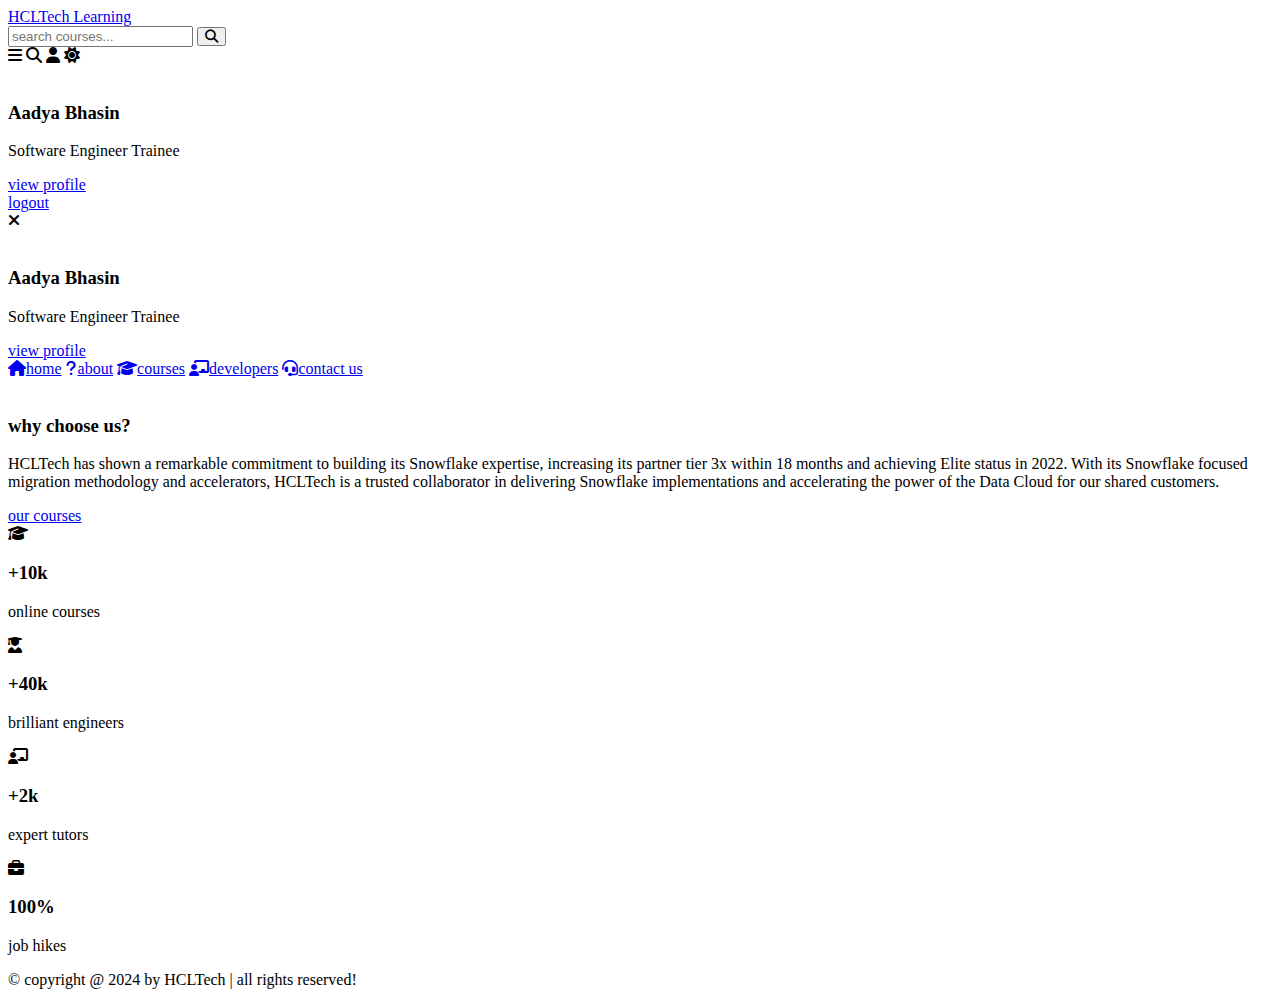
==== about.html @ 9a36163d "Add files via upload" ====
<!DOCTYPE html>
<html lang="en">
<head>
   <meta charset="UTF-8">
   <meta http-equiv="X-UA-Compatible" content="IE=edge">
   <meta name="viewport" content="width=device-width, initial-scale=1.0">
   <title>About Us | HCLTech Learning</title>
   <link rel="icon" type="image/x-icon" href="/images/fevicon.png">

   <!-- font awesome cdn link  -->
   <link rel="stylesheet" href="https://cdnjs.cloudflare.com/ajax/libs/font-awesome/6.1.2/css/all.min.css">

   <!-- custom css file link  -->
   <link rel="stylesheet" href="css/style.css">

</head>
<body class="body-padding">

<header class="header">
   
   <section class="flex">

      <a href="home.html" class="logo">HCLTech Learning</a>

      <form action="search.html" method="post" class="search-form">
         <input type="text" name="search_box" required placeholder="search courses..." maxlength="100">
         <button type="submit" class="fas fa-search"></button>
      </form>

      <div class="icons">
         <div id="menu-btn" class="fas fa-bars"></div>
         <div id="search-btn" class="fas fa-search"></div>
         <div id="user-btn" class="fas fa-user"></div>
         <div id="toggle-btn" class="fas fa-sun"></div>
      </div>

      <div class="profile">
         <img src="images/aadya.jpg" class="image" alt="">
         <h3 class="name">Aadya Bhasin</h3>
         <p class="role">Software Engineer Trainee</p>
         <a href="profile.html" class="btn">view profile</a>
         <div class="flex-btn">
            <a href="login.html" class="option-btn">logout</a>
         </div>
      </div>

   </section>

</header>   

<div class="side-bar">

   <div id="close-btn">
      <i class="fas fa-times"></i>
   </div>

   <div class="profile">
      <img src="images/aadya.jpg" class="image" alt="">
         <h3 class="name">Aadya Bhasin</h3>
         <p class="role">Software Engineer Trainee</p>
      <a href="profile.html" class="btn">view profile</a>
   </div>

   <nav class="navbar">
      <a href="home.html"><i class="fas fa-home"></i><span>home</span></a>
      <a href="about.html"><i class="fas fa-question"></i><span>about</span></a>
      <a href="courses.html"><i class="fas fa-graduation-cap"></i><span>courses</span></a>
      <a href="developers.html"><i class="fas fa-chalkboard-user"></i><span>developers</span></a>
      <a href="contact.html"><i class="fas fa-headset"></i><span>contact us</span></a>
   </nav>

</div>

<section class="about">

   <div class="row">

      <div class="image">
         <img src="images/about-img.svg" alt="">
      </div>

      <div class="content">
         <h3>why choose us?</h3>
         <p>HCLTech has shown a remarkable commitment to building its Snowflake expertise, increasing its partner tier 3x within 18 months and achieving Elite status in 2022. With its Snowflake focused migration methodology and accelerators, HCLTech is a trusted collaborator in delivering Snowflake implementations and accelerating the power of the Data Cloud for our shared customers.</p>
         <a href="courses.html" class="inline-btn">our courses</a>
      </div>

   </div>

   <div class="box-container">

      <div class="box">
         <i class="fas fa-graduation-cap"></i>
         <div>
            <h3>+10k</h3>
            <p>online courses</p>
         </div>
      </div>

      <div class="box">
         <i class="fas fa-user-graduate"></i>
         <div>
            <h3>+40k</h3>
            <p>brilliant engineers</p>
         </div>
      </div>

      <div class="box">
         <i class="fas fa-chalkboard-user"></i>
         <div>
            <h3>+2k</h3>
            <p>expert tutors</p>
         </div>
      </div>

      <div class="box">
         <i class="fas fa-briefcase"></i>
         <div>
            <h3>100%</h3>
            <p>job hikes</p>
         </div>
      </div>

   </div>

</section> 

<!-- <section class="reviews">

   <h1 class="heading">student's reviews</h1>

   <div class="box-container">

      <div class="box">
         <p>Lorem ipsum dolor sit amet consectetur, adipisicing elit. Necessitatibus, suscipit a. Quibusdam, dignissimos consectetur. Sed ullam iusto eveniet qui aut quibusdam vero voluptate libero facilis fuga. Eligendi eaque molestiae modi?</p>
         <div class="student">
            <img src="images/pic-2.jpg" alt="">
            <div>
               <h3>john deo</h3>
               <div class="stars">
                  <i class="fas fa-star"></i>
                  <i class="fas fa-star"></i>
                  <i class="fas fa-star"></i>
                  <i class="fas fa-star"></i>
                  <i class="fas fa-star-half-alt"></i>
               </div>
            </div>
         </div>
      </div>

      <div class="box">
         <p>Lorem ipsum dolor sit amet consectetur, adipisicing elit. Necessitatibus, suscipit a. Quibusdam, dignissimos consectetur. Sed ullam iusto eveniet qui aut quibusdam vero voluptate libero facilis fuga. Eligendi eaque molestiae modi?</p>
         <div class="student">
            <img src="images/pic-3.jpg" alt="">
            <div>
               <h3>john deo</h3>
               <div class="stars">
                  <i class="fas fa-star"></i>
                  <i class="fas fa-star"></i>
                  <i class="fas fa-star"></i>
                  <i class="fas fa-star"></i>
                  <i class="fas fa-star-half-alt"></i>
               </div>
            </div>
         </div>
      </div>

      <div class="box">
         <p>Lorem ipsum dolor sit amet consectetur, adipisicing elit. Necessitatibus, suscipit a. Quibusdam, dignissimos consectetur. Sed ullam iusto eveniet qui aut quibusdam vero voluptate libero facilis fuga. Eligendi eaque molestiae modi?</p>
         <div class="student">
            <img src="images/pic-4.jpg" alt="">
            <div>
               <h3>john deo</h3>
               <div class="stars">
                  <i class="fas fa-star"></i>
                  <i class="fas fa-star"></i>
                  <i class="fas fa-star"></i>
                  <i class="fas fa-star"></i>
                  <i class="fas fa-star-half-alt"></i>
               </div>
            </div>
         </div>
      </div>

      <div class="box">
         <p>Lorem ipsum dolor sit amet consectetur, adipisicing elit. Necessitatibus, suscipit a. Quibusdam, dignissimos consectetur. Sed ullam iusto eveniet qui aut quibusdam vero voluptate libero facilis fuga. Eligendi eaque molestiae modi?</p>
         <div class="student">
            <img src="images/pic-5.jpg" alt="">
            <div>
               <h3>john deo</h3>
               <div class="stars">
                  <i class="fas fa-star"></i>
                  <i class="fas fa-star"></i>
                  <i class="fas fa-star"></i>
                  <i class="fas fa-star"></i>
                  <i class="fas fa-star-half-alt"></i>
               </div>
            </div>
         </div>
      </div>

      <div class="box">
         <p>Lorem ipsum dolor sit amet consectetur, adipisicing elit. Necessitatibus, suscipit a. Quibusdam, dignissimos consectetur. Sed ullam iusto eveniet qui aut quibusdam vero voluptate libero facilis fuga. Eligendi eaque molestiae modi?</p>
         <div class="student">
            <img src="images/pic-6.jpg" alt="">
            <div>
               <h3>john deo</h3>
               <div class="stars">
                  <i class="fas fa-star"></i>
                  <i class="fas fa-star"></i>
                  <i class="fas fa-star"></i>
                  <i class="fas fa-star"></i>
                  <i class="fas fa-star-half-alt"></i>
               </div>
            </div>
         </div>
      </div>

      <div class="box">
         <p>Lorem ipsum dolor sit amet consectetur, adipisicing elit. Necessitatibus, suscipit a. Quibusdam, dignissimos consectetur. Sed ullam iusto eveniet qui aut quibusdam vero voluptate libero facilis fuga. Eligendi eaque molestiae modi?</p>
         <div class="student">
            <img src="images/pic-7.jpg" alt="">
            <div>
               <h3>john deo</h3>
               <div class="stars">
                  <i class="fas fa-star"></i>
                  <i class="fas fa-star"></i>
                  <i class="fas fa-star"></i>
                  <i class="fas fa-star"></i>
                  <i class="fas fa-star-half-alt"></i>
               </div>
            </div>
         </div>
      </div>

   </div>

</section> -->













<footer class="footer">

   &copy; copyright @ 2024 by <span>HCLTech</span> | all rights reserved!

</footer>

<!-- custom js file link  -->
<script src="js/script.js"></script>

   
</body>
</html>
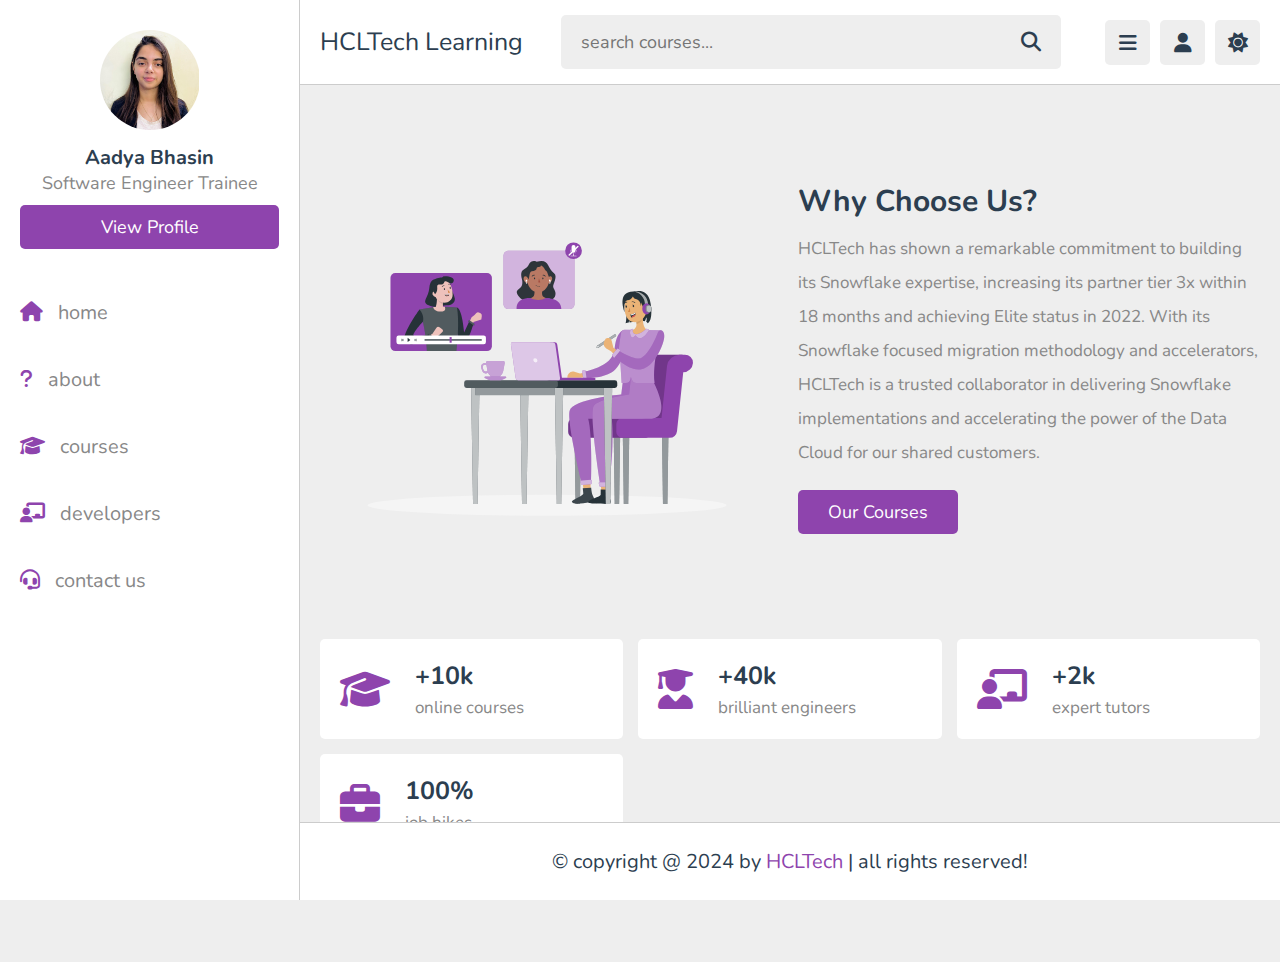
==== commit 76b4a6d4: "Update about.html" ====
--- a/about.html
+++ b/about.html
@@ -40,7 +40,7 @@
          <p class="role">Software Engineer Trainee</p>
          <a href="profile.html" class="btn">view profile</a>
          <div class="flex-btn">
-            <a href="login.html" class="option-btn">logout</a>
+            <a href="index.html" class="option-btn">logout</a>
          </div>
       </div>
 
@@ -260,4 +260,4 @@
 
    
 </body>
-</html>+</html>
--- a/css/style.css
+++ b/css/style.css
@@ -0,0 +1,1378 @@
+@import url('https://fonts.googleapis.com/css2?family=Nunito:wght@200;300;400;500;600;700&display=swap');
+
+:root{
+   --main-color:#8e44ad;
+   --red:#e74c3c;
+   --orange:#f39c12;
+   --light-color:#888;
+   --light-bg:#eee;
+   --black:#2c3e50;
+   --white:#fff;
+   --border:.1rem solid rgba(0,0,0,.2);
+}
+
+*{
+   font-family: 'Nunito', sans-serif;
+   margin:0; padding:0;
+   box-sizing: border-box;
+   outline: none; border:none;
+   text-decoration: none;
+}
+
+*::selection{
+   background-color: var(--main-color);
+   color:#fff;
+}
+
+html{
+   font-size: 62.5%;
+   overflow-x: hidden;
+}
+
+html::-webkit-scrollbar{
+   width: 1rem;
+   height: .5rem;
+}
+
+html::-webkit-scrollbar-track{
+   background-color: transparent;
+}
+
+html::-webkit-scrollbar-thumb{
+   background-color: var(--main-color);
+}
+
+body{
+   background-color: var(--light-bg);
+
+}
+.body-padding{
+   padding-left: 30rem;
+}
+body.dark{
+   --light-color:#aaa;
+   --light-bg:#333;
+   --black:#fff;
+   --white:#222;
+   --border:.1rem solid rgba(255,255,255,.2);
+}
+
+body.active{
+   padding-left: 0;
+}
+
+section{
+   padding:2rem;
+   margin: 0 auto;
+   max-width: 1200px;
+}
+
+.heading{
+   font-size: 2.5rem;
+   color:var(--black);
+   margin-bottom: 2.5rem;
+   border-bottom: var(--border);
+   padding-bottom: 1.5rem;
+   text-transform: capitalize;
+}
+
+.inline-btn,
+.inline-option-btn,
+.inline-delete-btn,
+.btn,
+.delete-btn,
+.option-btn{
+   border-radius: .5rem;
+   color:#fff;
+   font-size: 1.8rem;
+   cursor: pointer;
+   text-transform: capitalize;
+   padding:1rem 3rem;
+   text-align: center;
+   margin-top: 1rem;
+}
+
+.btn,
+.delete-btn,
+.option-btn{
+   display: block;
+   width: 100%;
+}
+
+.inline-btn,
+.inline-option-btn,
+.inline-delete-btn{
+   display: inline-block;
+}
+
+.btn,
+.inline-btn{
+   background-color: var(--main-color);
+}
+
+.option-btn,
+.inline-option-btn{
+   background-color:var(--orange);
+}
+
+.delete-btn,
+.inline-delete-btn{
+   background-color: var(--red);
+}
+
+.inline-btn:hover,
+.inline-option-btn:hover,
+.inline-delete-btn:hover,
+.btn:hover,
+.delete-btn:hover,
+.option-btn:hover{
+   background-color: var(--black);
+   color: var(--white);
+}
+
+.flex-btn{
+   display: flex;
+   gap: 1rem;
+}
+
+.header{
+   position: sticky;
+   top:0; left:0; right: 0;
+   background-color: var(--white);
+   z-index: 1000;
+   border-bottom: var(--border);
+}
+
+.header .flex{
+   display: flex;
+   align-items: center;
+   justify-content: space-between;
+   position: relative;
+   padding: 1.5rem 2rem;
+}
+
+.header .flex .logo{
+   font-size: 2.5rem;
+   color: var(--black);
+}
+
+.header .flex .search-form{
+   width: 50rem;
+   border-radius: .5rem;
+   background-color: var(--light-bg);
+   padding:1.5rem 2rem;
+   display: flex;
+   gap:2rem;
+
+}
+
+.header .flex .search-form input{
+   width: 100%;
+   font-size: 1.8rem;
+   color:var(--black);
+   background:none;
+}
+
+.header .flex .search-form button{
+   background:none;
+   font-size: 2rem;
+   cursor: pointer;
+   color:var(--black);
+}
+
+.header .flex .search-form button:hover{
+   color: var(--main-color);
+}
+
+.header .flex .icons div{
+   font-size: 2rem;
+   color:var(--black);
+   background-color: var(--light-bg);
+   border-radius: .5rem;
+   height: 4.5rem;
+   width: 4.5rem;
+   line-height: 4.5rem;
+   cursor: pointer;
+   text-align: center;
+   margin-left: .7rem;
+}
+
+.header .flex .icons div:hover{
+   background-color: var(--black);
+   color:var(--white);
+}
+
+.header .flex .profile{
+   position: absolute;
+   top:120%; right: 2rem;
+   background-color: var(--white);
+   border-radius: .5rem;
+   padding: 1.5rem;
+   text-align: center;
+   overflow: hidden;
+   transform-origin: top right;
+   transform: scale(0);
+   transition: .2s linear;
+   width: 30rem;
+}
+
+.header .flex .profile.active{
+   transform: scale(1);
+}
+
+.header .flex .profile .image{
+   height: 10rem;
+   width: 10rem;
+   border-radius: 50%;
+   object-fit: contain;
+   margin-bottom: 1rem;
+}
+
+.header .flex .profile .name{
+   font-size: 2rem;
+   color:var(--black);
+   overflow: hidden;
+   text-overflow: ellipsis;
+   white-space: nowrap;
+}
+
+.header .flex .profile .role{
+   font-size: 1.8rem;
+   color: var(--light-color);
+}
+
+#search-btn{
+   display: none;
+}
+
+.side-bar{
+   position: fixed;
+   top: 0; left: 0;
+   width: 30rem;
+   background-color: var(--white);
+   height: 100vh;
+   border-right: var(--border);
+   z-index: 1200;
+}
+
+.side-bar #close-btn{
+   text-align: right;
+   padding: 2rem;
+   display: none;
+}
+
+.side-bar #close-btn i{
+   text-align: right;
+   font-size: 2.5rem;
+   background:var(--red);
+   border-radius: .5rem;
+   color:var(--white);
+   cursor: pointer;
+   height: 4.5rem;
+   width: 4.5rem;
+   line-height: 4.5rem;
+   text-align: center;
+}
+
+.side-bar #close-btn i:hover{
+   background-color: var(--black);
+}
+
+.side-bar .profile{
+   padding:3rem 2rem;
+   text-align: center;
+}
+
+.side-bar .profile .image{
+   height: 10rem;
+   width: 10rem;
+   border-radius: 50%;
+   object-fit: contain;
+   margin-bottom: 1rem;
+}
+
+.side-bar .profile .name{
+   font-size: 2rem;
+   color:var(--black);
+   overflow: hidden;
+   text-overflow: ellipsis;
+   white-space: nowrap;
+}
+
+.side-bar .profile .role{
+   font-size: 1.8rem;
+   color: var(--light-color);
+}
+
+.side-bar .navbar a{
+   display: block;
+   padding: 2rem;
+   font-size: 2rem;
+}
+
+.side-bar .navbar a i{
+   margin-right: 1.5rem;
+   color:var(--main-color);
+   transition: .2s linear;
+}
+
+.side-bar .navbar a span{
+   color:var(--light-color);
+}
+
+.side-bar .navbar a:hover{
+   background-color: var(--light-bg);
+}
+
+.side-bar .navbar a:hover i{
+   margin-right: 2.5rem;
+}
+
+.side-bar.active{
+   left: -30rem;
+}
+
+.home-grid .box-container{
+   display: grid;
+   grid-template-columns: repeat(auto-fit, 27.5rem);
+   gap:1.5rem;
+   justify-content: center;
+   align-items: flex-start;
+}
+
+.home-grid .box-container .box{
+   background-color: var(--white);
+   border-radius: .5rem;
+   padding:2rem;
+}
+
+.home-grid .box-container .box .title{
+   font-size: 2rem;
+   color: var(--black);
+   text-transform: capitalize;
+}
+
+.home-grid .box-container .box .flex{
+   display: flex;
+   flex-wrap: wrap;
+   gap: 1.5rem;
+   margin-top: 2rem;
+}
+
+.home-grid .box-container .flex a{
+   background-color: var(--light-bg);
+   border-radius: .5rem;
+   padding: 1rem 1.5rem;
+   font-size: 1.5rem;
+}
+
+.home-grid .box-container .flex a i{
+   margin-right: 1rem;
+   color:var(--black);
+}
+
+.home-grid .box-container .flex a span{
+   color:var(--light-color);
+}
+
+.home-grid .box-container .flex a:hover{
+   background-color: var(--black);
+}
+
+.home-grid .box-container .flex a:hover span{
+   color:var(--white);
+}
+
+.home-grid .box-container .flex a:hover i{
+   color:var(--white);
+}
+
+.home-grid .box-container .tutor{
+   padding: 1rem 0;
+   font-size: 1.8rem;
+   color:var(--light-color);
+   line-height: 2;
+}
+
+.home-grid .box-container .likes{
+   color:var(--light-color);
+   font-size: 1.7rem;
+   margin-top: 1.5rem;
+}
+
+.home-grid .box-container .likes span{
+   color:var(--main-color);
+}
+
+.about .row{
+   display: flex;
+   align-items: center;
+   flex-wrap: wrap;
+   gap:1.5rem;
+}
+
+.about .row .image{
+   flex: 1 1 40rem;
+}
+
+.about .row .image img{
+   width: 100%;
+   height: 50rem;
+}
+
+.about .row .content{
+   flex: 1 1 40rem;
+}
+
+.about .row .content p{
+   font-size: 1.7rem;
+   line-height: 2;
+   color: var(--light-color);
+   padding: 1rem 0;
+}
+
+.about .row .content h3{
+   font-size: 3rem;
+   color:var(--black);
+   text-transform: capitalize;
+}
+
+.about .box-container{
+   display: grid;
+   grid-template-columns: repeat(auto-fit, minmax(27rem, 1fr));
+   gap:1.5rem;
+   justify-content: center;
+   align-items: flex-start;
+   margin-top: 3rem;
+}
+
+.about .box-container .box{
+   border-radius: .5rem;
+   background-color: var(--white);
+   padding: 2rem;
+   display: flex;
+   align-items: center;
+   gap: 2.5rem;
+}
+
+.about .box-container .box i{
+   font-size: 4rem;
+   color: var(--main-color);
+}
+
+.about .box-container .box h3{
+   font-size: 2.5rem;
+   color: var(--black);
+   margin-bottom: .3rem;
+}
+
+.about .box-container .box p{
+   font-size: 1.7rem;
+   color:var(--light-color);
+}
+
+.reviews .box-container{
+   display: grid;
+   grid-template-columns: repeat(auto-fit, minmax(30rem, 1fr));
+   gap:1.5rem;
+   justify-content: center;
+   align-items: flex-start;
+}
+
+.reviews .box-container .box{
+   border-radius: .5rem;
+   background-color: var(--white);
+   padding: 2rem;
+}
+
+.reviews .box-container .box p{
+   line-height: 1.7;
+   font-size: 1.7rem;
+   color: var(--light-color);
+}
+
+.reviews .box-container .box .student{
+   margin-top: 2rem;
+   display: flex;
+   align-items: center;
+   gap: 1.5rem;
+}
+
+.reviews .box-container .box .student img{
+   height: 5rem;
+   width: 5rem;
+   object-fit: cover;
+   border-radius: 50%;
+}
+
+.reviews .box-container .box .student h3{
+   font-size: 2rem;
+   color: var(--black);
+   margin-bottom: .3rem;
+}
+
+.reviews .box-container .box .student .stars{
+   font-size: 1.5rem;
+   color:var(--orange);
+}
+
+.courses .box-container{
+   display: grid;
+   grid-template-columns: repeat(auto-fit, minmax(30rem, 1fr));
+   gap:1.5rem;
+   justify-content: center;
+   align-items: flex-start;
+}
+
+.courses .box-container .box{
+   border-radius: .5rem;
+   background-color: var(--white);
+   padding: 2rem;
+}
+
+.courses .box-container .box .tutor{
+   display: flex;
+   align-items: center;
+   gap: 1.5rem;
+   margin-bottom: 2.5rem;
+}
+
+.courses .box-container .box .tutor img{
+   height: 5rem;
+   width: 5rem;
+   border-radius: 50%;
+   object-fit: cover;
+}
+
+.courses .box-container .box .tutor h3{
+   font-size: 1.8rem;
+   color: var(--black);
+   margin-bottom: .2rem;
+}
+
+.courses .box-container .box .tutor span{
+   font-size: 1.3rem;
+   color:var(--light-color);
+}
+
+.courses .box-container .box .thumb{
+   position: relative;
+}
+
+.courses .box-container .box .thumb span{
+   position: absolute;
+   top:1rem; left: 1rem;
+   border-radius: .5rem;
+   padding: .5rem 1.5rem;
+   background-color: rgba(0,0,0,.3);
+   color: #fff;
+   font-size: 1.5rem;
+}
+
+.courses .box-container .box .thumb img{
+   width: 100%;
+   height: 20rem;
+   object-fit: cover;
+   border-radius: .5rem;
+}
+
+.courses .box-container .box .title{
+   font-size: 2rem;
+   color: var(--black);
+   padding-bottom: .5rem;
+   padding-top: 1rem;
+}
+
+.courses .more-btn{
+   text-align: center;
+   margin-top: 2rem;
+}
+
+.playlist-details .row{
+   display: flex;
+   align-items: flex-end;
+   gap:3rem;
+   flex-wrap: wrap;
+   background-color: var(--white);
+   padding: 2rem;
+}
+
+.playlist-details .row .column{
+   flex: 1 1 40rem;
+}
+
+.playlist-details .row .column .save-playlist{
+   margin-bottom: 1.5rem;
+}
+
+.playlist-details .row .column .save-playlist button{
+   border-radius: .5rem;
+   background-color: var(--light-bg);
+   padding:1rem 1.5rem;
+   cursor: pointer;
+}
+
+.playlist-details .row .column .save-playlist button i{
+   font-size: 2rem;
+   color:var(--black);
+   margin-right: .8rem;
+}
+
+.playlist-details .row .column .save-playlist button span{
+   font-size: 1.8rem;
+   color:var(--light-color);
+}
+
+.playlist-details .row .column .save-playlist button:hover{
+   background-color: var(--black);
+}
+
+.playlist-details .row .column .save-playlist button:hover i{
+   color:var(--white);
+}
+
+.playlist-details .row .column .save-playlist button:hover span{
+   color:var(--white);
+}
+
+.playlist-details .row .column .thumb{
+   position: relative;
+}
+
+.playlist-details .row .column .thumb span{
+   font-size: 1.8rem;
+   color: #fff;
+   background-color: rgba(0,0,0,.3);
+   border-radius: .5rem;
+   position: absolute;
+   top: 1rem; left: 1rem;
+   padding: .5rem 1.5rem;
+}
+
+.playlist-details .row .column .thumb img{
+   height: 30rem;
+   width: 100%;
+   object-fit: cover;
+   border-radius: .5rem;
+}
+
+.playlist-details .row .column .tutor{
+   display: flex;
+   align-items: center;
+   gap: 2rem;
+   margin-bottom: 2rem;
+}
+
+.playlist-details .row .column .tutor img{
+   height: 7rem;
+   width: 7rem;
+   border-radius: 50%;
+   object-fit: cover;
+}
+
+.playlist-details .row .column .tutor h3{
+   font-size: 2rem;
+   color:var(--black);
+   margin-bottom: .2rem;
+}
+
+.playlist-details .row .column .tutor span{
+   font-size: 1.5rem;
+   color: var(--light-color);
+}
+
+.playlist-details .row .column .details h3{
+   font-size: 2rem;
+   color: var(--black);
+   text-transform: capitalize;
+}
+
+.playlist-details .row .column .details p{
+   padding: 1rem 0;
+   line-height: 2;
+   font-size: 1.8rem;
+   color: var(--light-color);
+}
+
+.playlist-videos .box-container{
+   display: grid;
+   grid-template-columns: repeat(auto-fit, minmax(30rem, 1fr));
+   gap:1.5rem;
+   justify-content: center;
+   align-items: flex-start;
+}
+
+.playlist-videos .box-container .box{
+   background-color: var(--white);
+   border-radius: .5rem;
+   padding: 2rem;
+   position: relative;
+}
+
+.playlist-videos .box-container .box i{
+   position: absolute;
+   top: 2rem; left: 2rem; right: 2rem;
+   height: 20rem;
+   border-radius: .5rem;
+   background-color: rgba(0,0,0,.3);
+   display: flex;
+   align-items: center;
+   justify-content: center;
+   font-size: 5rem;
+   color: #fff;
+   display: none;
+}
+
+.playlist-videos .box-container .box:hover i{
+   display: flex;
+}
+
+.playlist-videos .box-container .box img{
+   width: 100%;
+   height: 20rem;
+   object-fit: cover;
+   border-radius: .5rem;
+}
+
+.playlist-videos .box-container .box h3{
+   margin-top: 1.5rem;
+   font-size: 1.8rem;
+   color: var(--black);
+}
+
+.playlist-videos .box-container .box:hover h3{
+   color: var(--main-color);
+}
+
+.watch-video .video-container{
+   background-color: var(--white);
+   border-radius: .5rem;
+   padding: 2rem;
+}
+
+.watch-video .video-container .video{
+   position: relative;
+   margin-bottom: 1.5rem;
+}
+
+.watch-video .video-container .video video{
+   border-radius: .5rem;
+   width: 100%;
+   object-fit: contain;
+   background-color: #000;
+}
+
+.watch-video .video-container .title{
+   font-size: 2rem;
+   color: var(--black);
+}
+
+.watch-video .video-container .info{
+   display: flex;
+   margin-top: 1.5rem;
+   margin-bottom: 2rem;
+   border-bottom: var(--border);
+   padding-bottom: 1.5rem;
+   gap: 2.5rem;
+   align-items: center;
+}
+
+.watch-video .video-container .info p{
+   font-size: 1.6rem;
+}
+
+.watch-video .video-container .info p span{
+   color: var(--light-color);
+}
+
+.watch-video .video-container .info i{
+   margin-right: 1rem;
+   color: var(--main-color);
+}
+
+.watch-video .video-container .tutor{
+   display: flex;
+   align-items: center;
+   gap: 2rem;
+   margin-bottom: 1rem;
+}
+
+.watch-video .video-container .tutor img{
+   border-radius: 50%;
+   height: 5rem;
+   width: 5rem;
+   object-fit: cover;
+}
+
+.watch-video .video-container .tutor h3{
+   font-size: 2rem;
+   color: var(--black);
+   margin-bottom: .2rem;
+}
+
+.watch-video .video-container .tutor span{
+   font-size: 1.5rem;
+   color: var(--light-color);
+}
+
+.watch-video .video-container .flex{
+   display: flex;
+   align-items: center;
+   justify-content: space-between;
+   gap: 1.5rem;
+}
+
+.watch-video .video-container .flex button{
+   border-radius: .5rem;
+   padding: 1rem 1.5rem;
+   font-size: 1.8rem;
+   cursor: pointer;
+   background-color: var(--light-bg);
+}
+
+.watch-video .video-container .flex button i{
+   margin-right: 1rem;
+   color: var(--black);
+}
+
+.watch-video .video-container .flex button span{
+   color: var(--light-color);
+}
+
+.watch-video .video-container .flex button:hover{
+   background-color: var(--black);
+}
+
+.watch-video .video-container .flex button:hover i{
+   color: var(--white);
+}
+
+.watch-video .video-container .flex button:hover span{
+   color: var(--white);
+}
+
+.watch-video .video-container .description{
+   line-height: 1.5;
+   font-size: 1.7rem;
+   color: var(--light-color);
+   margin-top: 2rem;
+}
+
+.comments .add-comment{
+   background-color: var(--white);
+   border-radius: .5rem;
+   padding: 2rem;
+   margin-bottom: 3rem;
+}
+
+.comments .add-comment h3{
+   font-size: 2rem;
+   color: var(--black);
+   margin-bottom: 1rem;
+}
+
+.comments .add-comment textarea{
+   height: 20rem;
+   resize: none;
+   background-color: var(--light-bg);
+   border-radius: .5rem;
+   border: var(--border);
+   padding: 1.4rem;
+   font-size: 1.8rem;
+   color: var(--black);
+   width: 100%;
+   margin: .5rem 0;
+}
+
+.comments .box-container{
+   display: grid;
+   gap: 2.5rem;
+   background-color: var(--white);
+   padding: 2rem;
+   border-radius: .5rem;
+}
+
+.comments .box-container .box .user{
+   display: flex;
+   align-items: center;
+   gap: 1.5rem;
+   margin-bottom: 2rem;
+}
+
+.comments .box-container .box .user img{
+   height: 5rem;
+   width: 5rem;
+   border-radius: 50%;
+}
+
+.comments .box-container .box .user h3{
+   font-size: 2rem;
+   color: var(--black);
+   margin-bottom: .2rem;
+}
+
+.comments .box-container .box .user span{
+   font-size: 1.5rem;
+   color: var(--light-color);
+}
+
+.comments .box-container .box .comment-box{
+   border-radius: .5rem;
+   background-color: var(--light-bg);
+   padding:1rem 1.5rem;
+   white-space: pre-line;
+   margin: .5rem 0;
+   font-size: 1.8rem;
+   color: var(--black);
+   line-height: 1.5;
+   position: relative;
+   z-index: 0;
+}
+
+.comments .box-container .box .comment-box::before{
+   content: '';
+   position: absolute;
+   top: -1rem; left: 1.5rem;
+   background-color: var(--light-bg);
+   height: 1.2rem;
+   width: 2rem;
+   clip-path: polygon(50% 0%, 0% 100%, 100% 100%);
+}
+
+.teachers .search-tutor{
+   margin-bottom: 2rem;
+   border-radius: .5rem;
+   background-color: var(--white);
+   padding: 1.5rem 2rem;
+   display: flex;
+   align-items: center;
+   gap: 1.5rem;
+}
+
+.teachers .search-tutor input{
+   width: 100%;
+   background: none;
+   font-size: 1.8rem;
+   color: var(--black);
+}
+
+.teachers .search-tutor button{
+   font-size: 2rem;
+   color: var(--black);
+   cursor: pointer;
+   background:none;
+}
+
+.teachers .search-tutor button:hover{
+   color: var(--main-color);
+}
+
+.teachers .box-container{
+   display: grid;
+   grid-template-columns: repeat(auto-fit, minmax(30rem, 1fr));
+   gap:1.5rem;
+   justify-content: center;
+   align-items: flex-start;
+}
+
+.teachers .box-container .box{
+   background-color: var(--white);
+   border-radius: .5rem;
+   padding: 2rem;
+}
+
+.teachers .box-container .offer{
+   text-align: center;
+}
+
+.teachers .box-container .offer h3{
+   font-size: 2.5rem;
+   color: var(--black);
+   text-transform: capitalize;
+   padding-bottom: .5rem;
+}
+
+.teachers .box-container .offer p{
+   line-height: 1.7;
+   padding: .5rem 0;
+   color: var(--light-color);
+   font-size: 1.7rem;
+}
+
+.teachers .box-container .box .tutor{
+   display: flex;
+   align-items: center;
+   gap:2rem;
+   margin-bottom: 1.5rem;
+}
+
+.teachers .box-container .box .tutor img{
+   height: 5rem;
+   width: 5rem;
+   border-radius: 50%;
+}
+
+.teachers .box-container .box .tutor h3{
+   font-size: 2rem;
+   color: var(--black);
+   margin-bottom: .2rem;
+}
+
+.teachers .box-container .box .tutor span{
+   font-size: 1.6rem;
+   color: var(--light-color);
+}
+
+.teachers .box-container .box p{
+   padding: .5rem 0;
+   font-size: 1.7rem;
+   color: var(--light-color);
+}
+
+.teachers .box-container .box p span{
+   color: var(--main-color);
+}
+
+.teacher-profile .details{
+   text-align: center;
+   background-color: var(--white);
+   border-radius: .5rem;
+   padding: 2rem;
+}
+
+.teacher-profile .details .tutor img{
+   height: 10rem;
+   width: 10rem;
+   border-radius: 50%;
+   object-fit: cover;
+   margin-bottom: 1rem;
+}
+
+.teacher-profile .details .tutor h3{
+   font-size: 2rem;
+   color: var(--black);
+}
+
+.teacher-profile .details .tutor span{
+   color: var(--light-color);
+   font-size: 1.7rem;
+}
+
+.teacher-profile .details .flex{
+   display: flex;
+   flex-wrap: wrap;
+   gap: 1.5rem;
+   margin-top: 2rem;
+}
+
+.teacher-profile .details .flex p{
+   flex: 1 1 20rem;
+   border-radius: .5rem;
+   background-color: var(--light-bg);
+   padding: 1.2rem 2rem;
+   font-size: 1.8rem;
+   color: var(--light-color);
+}
+
+.teacher-profile .details .flex p span{
+   color: var(--main-color);
+}
+
+.user-profile .info{
+   background-color: var(--white);
+   border-radius: .5rem;
+   padding: 2rem;
+}
+
+.user-profile .info .user{
+   text-align: center;
+   margin-bottom: 2rem;
+   padding: 1rem;
+}
+
+.user-profile .info .user img{
+   height: 10rem;
+   width: 10rem;
+   border-radius: 50%;
+   object-fit: cover;
+   margin-bottom: 1rem;
+}
+
+.user-profile .info .user h3{
+   font-size: 2rem;
+   color: var(--black);
+}
+
+.user-profile .info .user p{
+   font-size: 1.7rem;
+   color: var(--light-color);
+   padding: .3rem 0;
+}
+
+.user-profile .info .box-container{
+   display: flex;
+   flex-wrap: wrap;
+   gap: 1.5rem;
+}
+
+.user-profile .info .box-container .box{
+   background-color: var(--light-bg);
+   border-radius: .5rem;
+   padding: 2rem;
+   flex: 1 1 25rem;
+}
+
+.user-profile .info .box-container .box .flex{
+   display: flex;
+   align-items: center;
+   gap: 2rem;
+   margin-bottom: 1rem;
+}
+
+.user-profile .info .box-container .box .flex i{
+   font-size:2rem;
+   color: var(--white);
+   background-color: var(--black);
+   text-align: center;
+   border-radius: .5rem;
+   height: 5rem;
+   width: 5rem;
+   line-height: 4.9rem;
+}
+
+.user-profile .info .box-container .box .flex span{
+   font-size: 2.5rem;
+   color: var(--main-color);
+}
+
+.user-profile .info .box-container .box .flex p{
+   color: var(--light-color);
+   font-size: 1.7rem;
+}
+
+.contact .row{
+   display: flex;
+   align-items: center;
+   flex-wrap: wrap;
+   gap: 1.5rem;
+}
+
+.contact .row .image{
+   flex: 1 1 50rem;
+}
+
+.contact .row .image img{
+   width: 100%;
+}
+
+.contact .row form{
+   flex: 1 1 30rem;
+   background-color: var(--white);
+   padding: 2rem;
+   text-align: center;
+}
+
+.contact .row form h3{
+   margin-bottom: 1rem;
+   text-transform: capitalize;
+   color:var(--black);
+   font-size: 2.5rem;
+}
+
+.contact .row form .box{
+   width: 100%;
+   border-radius: .5rem;
+   background-color: var(--light-bg);
+   margin: 1rem 0;
+   padding: 1.4rem;
+   font-size: 1.8rem;
+   color: var(--black);
+}
+
+.contact .row form textarea{
+   height: 20rem;
+   resize: none;
+}
+
+.contact .box-container{
+   display: grid;
+   grid-template-columns: repeat(auto-fit, minmax(30rem, 1fr));
+   gap:1.5rem;
+   justify-content: center;
+   align-items: flex-start;
+   margin-top: 3rem;
+}
+
+.contact .box-container .box{
+   text-align: center;
+   background-color: var(--white);
+   border-radius: .5rem;
+   padding: 3rem;
+}
+
+.contact .box-container .box i{
+   font-size: 3rem;
+   color: var(--main-color);
+   margin-bottom: 1rem;
+}
+
+.contact .box-container .box h3{
+   font-size: 2rem;
+   color:var(--black);
+   margin: 1rem 0;
+}
+
+.contact .box-container .box a{
+   display: block;
+   padding-top: .5rem;
+   font-size: 1.8rem;
+   color: var(--light-color);
+}
+
+.contact .box-container .box a:hover{
+   text-decoration: underline;
+   color:var(--black);
+}
+
+.form-container{
+   min-height: calc(100vh - 20rem);
+   display: flex;
+   align-items: center;
+   justify-content: center;
+}
+
+.form-container form{
+   background-color: var(--white);
+   border-radius: .5rem;
+   padding: 2rem;
+   width: 50rem;
+}
+
+.form-container form h3{
+   font-size: 2.5rem;
+   text-transform: capitalize;
+   color: var(--black);
+   text-align: center;
+}
+
+.form-container form p{
+   font-size: 1.7rem;
+   color: var(--light-color);
+   padding-top: 1rem;
+}
+
+.form-container form p span{
+   color: var(--red);
+}
+
+.form-container form .box{
+   font-size: 1.8rem;
+   color: var(--black);
+   border-radius: .5rem;
+   padding: 1.4rem;
+   background-color: var(--light-bg);
+   width: 100%;
+   margin: 1rem 0;
+}
+
+
+
+
+
+
+.footer{
+   background-color: var(--white);
+   border-top: var(--border);
+   position: sticky;
+   bottom: 0; left: 0; right: 0;
+   text-align: center;
+   font-size: 2rem;
+   padding:2.5rem 2rem;
+   color:var(--black);
+   margin-top: 1rem;
+   z-index: 1000;
+   /* padding-bottom: 9.5rem; */
+}
+
+.footer span{
+   color:var(--main-color);
+}
+
+
+
+@media (max-width:1200px){
+
+   body{
+      padding-left: 0;
+   }
+
+   .side-bar{
+      left: -30rem;
+      transition: .2s linear;
+   }
+
+   .side-bar #close-btn{
+      display: block;
+   }
+
+   .side-bar.active{
+      left: 0;
+      box-shadow: 0 0 0 100vw rgba(0,0,0,.8);
+      border-right: 0;
+   }
+
+}
+
+@media (max-width:991px){
+
+   html{
+      font-size: 55%;
+   }
+
+}
+
+@media (max-width:768px){
+
+   #search-btn{
+      display: inline-block;
+   }
+
+   .header .flex .search-form{
+      position: absolute;
+      top: 99%; left: 0; right: 0;
+      border-top: var(--border);
+      border-bottom: var(--border);
+      background-color: var(--white);
+      border-radius: 0;
+      width: auto;
+      padding: 2rem;
+      clip-path: polygon(0 0, 100% 0, 100% 0, 0 0);
+      transition: .2s linear;
+   }
+
+   .header .flex .search-form.active{
+      clip-path: polygon(0 0, 100% 0, 100% 100%, 0 100%);
+   }
+
+}
+
+@media (max-width:450px){
+
+   html{
+      font-size: 50%;
+   }
+
+   .flex-btn{
+      gap: 0;
+      flex-flow: column;
+   }
+
+   .home-grid .box-container{
+      grid-template-columns: 1fr;
+   }
+
+   .about .row .image img{
+      height: 25rem;
+   }
+
+}
